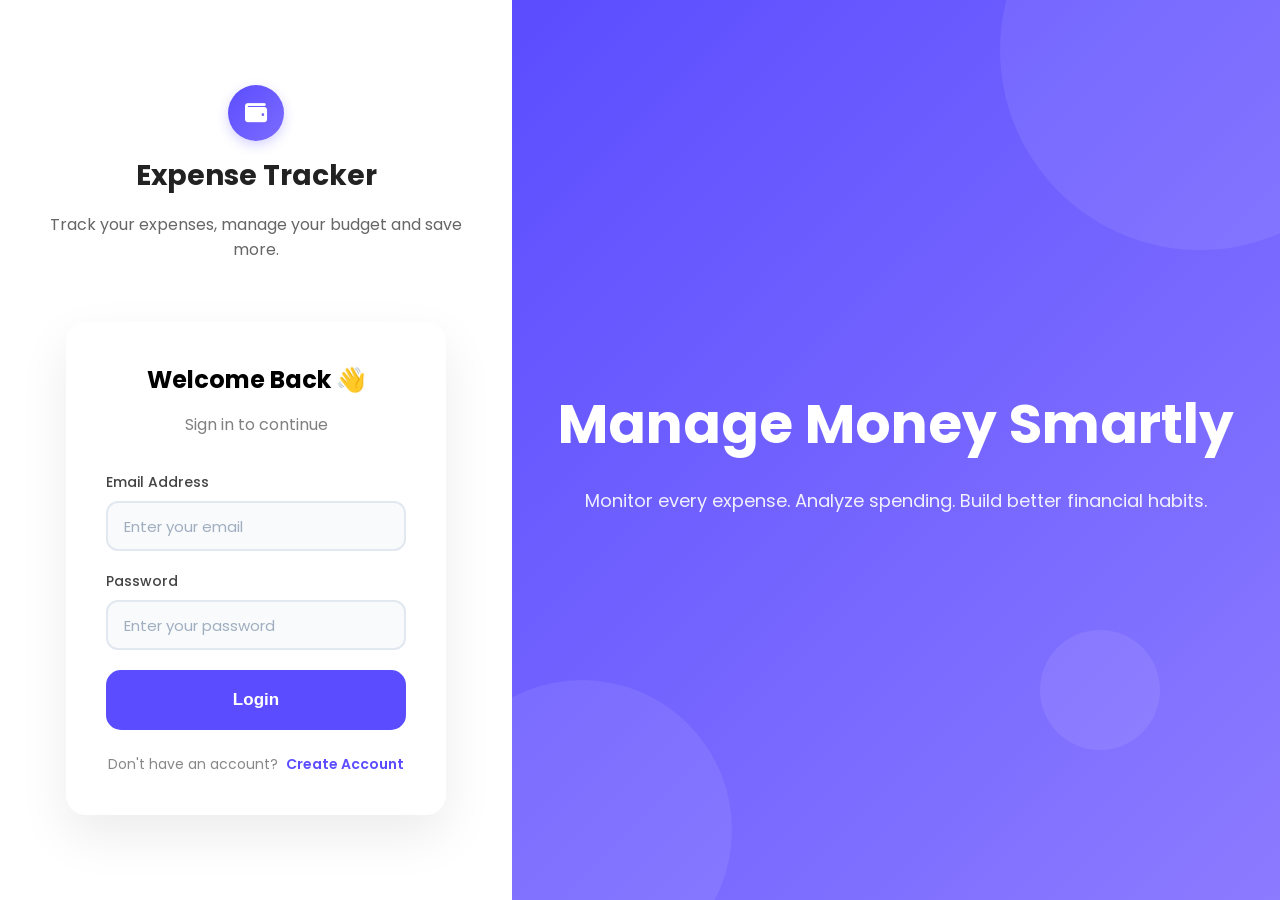
==== frontend/index.html @ 8a33d6e6 "Final Expense Tracker Project" ====
<!DOCTYPE html>
<html lang="en">
<head>
    <meta charset="UTF-8">
    <meta name="viewport" content="width=device-width, initial-scale=1.0">

    <title>Expense Tracker</title>

    <!-- ===== ANTI-FOUC: Login page always uses Light theme ===== -->
    <script>
        (function() {
            // Login page is always Light — never apply dark mode here
        })();
    </script>

    <!-- Google Font -->
    <link rel="preconnect" href="https://fonts.googleapis.com">
    <link rel="preconnect" href="https://fonts.gstatic.com" crossorigin>

    <link href="https://fonts.googleapis.com/css2?family=Poppins:wght@300;400;500;600;700&display=swap" rel="stylesheet">

    <!-- CSS -->
    <link rel="stylesheet" href="css/style.css">
    <link rel="stylesheet" href="css/toast.css">

    <!-- Font Awesome -->
    <link rel="stylesheet"
    href="https://cdnjs.cloudflare.com/ajax/libs/font-awesome/6.7.2/css/all.min.css">

</head>

<body>

<div class="container">

    <!-- Left Side -->

    <div class="left">

        <div class="brand">

            <div class="logo">

                <i class="fa-solid fa-wallet"></i>

            </div>

            <h1>Expense Tracker</h1>

            <p>
                Track your expenses, manage your budget and save more.
            </p>

        </div>

        <div class="login-card">

            <h2>Welcome Back 👋</h2>

            <p>
                Sign in to continue
            </p>

            <form id="loginForm" novalidate autocomplete="on">

                <div class="field">
                    <label for="email">Email Address</label>
                    <input id="email" name="email" type="email" placeholder="Enter your email" />
                </div>

                <div class="field">
                    <label for="password">Password</label>
                    <input id="password" name="password" type="password" placeholder="Enter your password" />
                </div>

                <button id="loginButton" type="submit">Login</button>

                <div class="register-link">
                    <span>Don't have an account?</span>
                    <a href="register.html">Create Account</a>
                </div>

            </form>

        </div>

    </div>

    <!-- Right Side -->

    <div class="right">

        <div class="circle circle1"></div>

        <div class="circle circle2"></div>

        <div class="circle circle3"></div>

        <div class="content">

            <h2>Manage Money Smartly</h2>
            <p>
                Monitor every expense.

                Analyze spending.

                Build better financial habits.

            </p>

        </div>

    </div>

</div>

<script src="js/toast.js"></script>
<script src="js/app.js"></script>
<script src="js/auth.js"></script>

</body>
</html>
---- frontend/css/style.css ----
*{
    margin:0;
    padding:0;
    box-sizing:border-box;
}

body{

    font-family:'Poppins',sans-serif;

    background:#eef2ff;

    height:100vh;

}

.container{

    display:flex;

    width:100%;

    height:100vh;

}

/* LEFT */

.left{

    width:40%;

    background:white;

    display:flex;

    flex-direction:column;

    justify-content:center;

    align-items:center;

    padding:50px;

}

.brand{

    text-align:center;

}

.logo{

    width:56px;

    height:56px;

    border-radius:50%;

    background:linear-gradient(135deg,#5b4dff,#7c6cff);

    color:white;

    display:flex;

    justify-content:center;

    align-items:center;

    font-size:22px;

    margin:0 auto 14px;

    box-shadow:0 4px 12px rgba(91,77,255,0.25);

}

.brand h1{

    font-size:28px;

    color:#222;

    margin-bottom:4px;

}

.brand p{

    margin-top:15px;

    color:#666;

}

.login-card{

    margin-top:60px;

    width:100%;

    max-width:380px;

    padding:40px;

    border-radius:20px;

    background:white;

    box-shadow:0 20px 50px rgba(0,0,0,.08);

}

.login-card h2{

    text-align:center;

}

.login-card p{

    text-align:center;

    color:gray;

    margin:15px 0 35px;

}

/* FORM IMPROVEMENTS */

.field{

    width:100%;

    margin-bottom:20px;

}

.field label{

    display:block;

    font-size:14px;

    font-weight:500;

    color:#444;

    margin-bottom:8px;

}

.field input{

    width:100%;

    height:50px;

    padding:0 16px;

    border:2px solid #e2e8f0;

    border-radius:12px;

    font-size:15px;

    font-family:'Poppins',sans-serif;

    color:#333;

    background:#f8fafc;

    transition:border-color .3s,box-shadow .3s;

    outline:none;

}

.field input:focus{

    border-color:#5b4dff;

    box-shadow:0 0 0 3px rgba(91,77,255,.15);

    background:#fff;

}

.field input::placeholder{

    color:#a0aec0;

}

.register-link{

    text-align:center;

    margin-top:24px;

    font-size:14px;

    color:#888;

}

.register-link a{

    color:#5b4dff;

    font-weight:600;

    text-decoration:none;

    margin-left:4px;

    transition:color .3s;

}

.register-link a:hover{

    color:#4638f0;

    text-decoration:underline;

}

button{

    width:100%;

    height:60px;

    border:none;

    border-radius:15px;

    background:#5b4dff;

    color:white;

    font-size:17px;

    font-weight:600;

    cursor:pointer;

    display:flex;

    justify-content:center;

    align-items:center;

    gap:15px;

    transition:.3s;

}

button:hover{

    background:#4638f0;

    transform:translateY(-2px);

}

button img{

    width:25px;

}

/* RIGHT */

.right{

    width:60%;

    position:relative;

    overflow:hidden;

    background:linear-gradient(135deg,#5b4dff,#8c7bff);

    display:flex;

    justify-content:center;

    align-items:center;

}

.content{

    color:white;

    text-align:center;

    z-index:10;

}

.content h2{

    font-size:55px;

}

.content p{

    margin-top:20px;

    font-size:18px;

    opacity:.9;

    line-height:1.8;

}

.circle{

    position:absolute;

    border-radius:50%;

    background:rgba(255,255,255,.08);

}

.circle1{

    width:400px;

    height:400px;

    top:-150px;

    right:-120px;

}

.circle2{

    width:300px;

    height:300px;

    bottom:-80px;

    left:-80px;

}

.circle3{

    width:120px;

    height:120px;

    right:120px;

    bottom:150px;

}

/* ============================================= */
/* TABLET (768px – 1023px)                      */
/* Keep two-column, proportional resize          */
/* ============================================= */

@media(max-width:1023px){

.left{

    width:50%;

    padding:40px;

}

.right{

    width:50%;

}

.login-card{

    max-width:90%;

    padding:32px;

}

.brand h1{

    font-size:32px;

}

.brand p{

    font-size:14px;

}

.login-card h2{

    font-size:22px;

}

.content h2{

    font-size:36px;

}

.content p{

    font-size:16px;

}

.circle1{

    width:300px;

    height:300px;

    top:-100px;

    right:-80px;

}

.circle2{

    width:220px;

    height:220px;

    bottom:-60px;

    left:-60px;

}

.circle3{

    width:100px;

    height:100px;

    right:80px;

    bottom:120px;

}

}

/* ============================================= */
/* MOBILE (320px – 767px)                        */
/* Single column, form first, illustration below */
/* ============================================= */

@media(max-width:767px){

body{

    overflow-x:hidden;

}

.container{

    flex-direction:column;

}

.left{

    width:100%;

    padding:30px 20px;

    order:1;

}

.right{

    width:100%;

    min-height:300px;

    padding:40px 20px;

    order:2;

    display:flex;

}

.login-card{

    max-width:100%;

    padding:30px 20px;

}

.brand h1{

    font-size:26px;

}

.brand p{

    font-size:13px;

}

.login-card h2{

    font-size:20px;

}

.login-card p{

    font-size:14px;

}

.login-card input{

    width:100%;

}

.login-card button{

    width:100%;

}

.field{

    width:100%;

}

.field input{

    width:100%;

}

.content h2{

    font-size:28px;

}

.content p{

    font-size:14px;

}

.circle1{

    width:200px;

    height:200px;

    top:-80px;

    right:-60px;

}

.circle2{

    width:160px;

    height:160px;

    bottom:-50px;

    left:-50px;

}

.circle3{

    width:80px;

    height:80px;

    right:60px;

    bottom:100px;

}

}
---- frontend/css/toast.css ----
/* =============================
   Toast Notification Styles
   ============================= */

.toast-container {
    position: fixed;
    top: 24px;
    right: 24px;
    z-index: 99999;
    display: flex;
    flex-direction: column;
    gap: 10px;
    pointer-events: none;
    max-width: 400px;
    width: 100%;
}

.toast {
    display: flex;
    align-items: center;
    gap: 12px;
    padding: 14px 18px;
    border-radius: 12px;
    background: var(--card, #FFFFFF);
    box-shadow: 0 10px 40px rgba(0, 0, 0, 0.15);
    border: 1px solid var(--border, #E5E7EB);
    pointer-events: auto;
    animation: toastSlideIn 0.35s cubic-bezier(0.16, 1, 0.3, 1);
    transition: opacity 0.3s ease, transform 0.3s ease;
    position: relative;
    overflow: hidden;
}

.toast.toast-leaving {
    animation: toastSlideOut 0.3s ease forwards;
}

.toast-icon {
    width: 28px;
    height: 28px;
    border-radius: 50%;
    display: flex;
    align-items: center;
    justify-content: center;
    font-size: 13px;
    flex-shrink: 0;
    color: #fff;
}

.toast-message {
    flex: 1;
    font-size: 14px;
    font-weight: 500;
    color: var(--text-primary, #111827);
    line-height: 1.4;
}

.toast-close {
    width: 24px;
    height: 24px;
    border: none;
    background: none;
    cursor: pointer;
    font-size: 16px;
    color: var(--text-secondary, #6B7280);
    display: flex;
    align-items: center;
    justify-content: center;
    border-radius: 6px;
    flex-shrink: 0;
    transition: background 0.2s;
}

.toast-close:hover {
    background: var(--hover-bg, #F3F4F6);
}

/* Toast Variants */
.toast-success .toast-icon {
    background: #22C55E;
}

.toast-error .toast-icon {
    background: #EF4444;
}

.toast-warning .toast-icon {
    background: #F59E0B;
}

.toast-info .toast-icon {
    background: #3B82F6;
}

.toast-success {
    border-left: 4px solid #22C55E;
}

.toast-error {
    border-left: 4px solid #EF4444;
}

.toast-warning {
    border-left: 4px solid #F59E0B;
}

.toast-info {
    border-left: 4px solid #3B82F6;
}

/* Progress bar */
.toast-progress {
    position: absolute;
    bottom: 0;
    left: 0;
    height: 3px;
    border-radius: 0 0 12px 12px;
    animation: toastProgress 3s linear forwards;
}

.toast-success .toast-progress {
    background: #22C55E;
}

.toast-error .toast-progress {
    background: #EF4444;
}

.toast-warning .toast-progress {
    background: #F59E0B;
}

.toast-info .toast-progress {
    background: #3B82F6;
}

/* Animations */
@keyframes toastSlideIn {
    from {
        opacity: 0;
        transform: translateX(100%) scale(0.9);
    }
    to {
        opacity: 1;
        transform: translateX(0) scale(1);
    }
}

@keyframes toastSlideOut {
    from {
        opacity: 1;
        transform: translateX(0) scale(1);
    }
    to {
        opacity: 0;
        transform: translateX(100%) scale(0.9);
    }
}

@keyframes toastProgress {
    from {
        width: 100%;
    }
    to {
        width: 0%;
    }
}

/* Dark Mode */
body.dark-mode .toast {
    background: #1F2937;
    border-color: #374151;
}

body.dark-mode .toast-message {
    color: #FFFFFF;
}

body.dark-mode .toast-close {
    color: #D1D5DB;
}

body.dark-mode .toast-close:hover {
    background: rgba(255, 255, 255, 0.08);
}

/* Responsive */
@media (max-width: 576px) {
    .toast-container {
        top: 16px;
        right: 16px;
        left: 16px;
        max-width: none;
    }

    .toast {
        padding: 12px 14px;
    }

    .toast-message {
        font-size: 13px;
    }
}
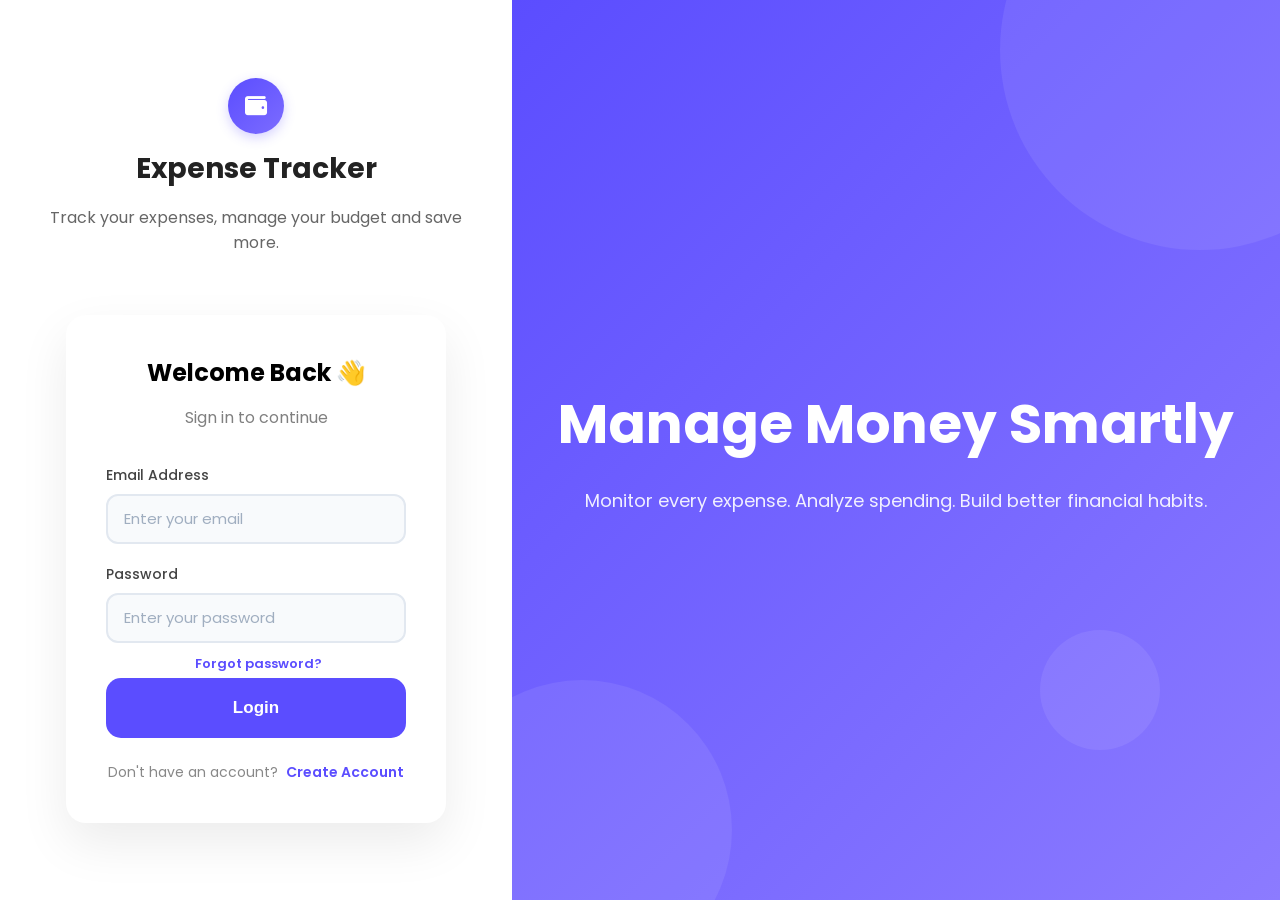
==== commit 98c18817: "Final optimization and production polish for Expense Tracker" ====
--- a/frontend/index.html
+++ b/frontend/index.html
@@ -73,6 +73,10 @@
                     <input id="password" name="password" type="password" placeholder="Enter your password" />
                 </div>
 
+                <div class="register-link" style="justify-content:flex-end; margin-top:-10px; margin-bottom:4px;">
+                    <a href="forgot-password.html" style="font-size:13px;">Forgot password?</a>
+                </div>
+
                 <button id="loginButton" type="submit">Login</button>
 
                 <div class="register-link">
@@ -114,9 +118,10 @@
 
 </div>
 
-<script src="js/toast.js"></script>
-<script src="js/app.js"></script>
-<script src="js/auth.js"></script>
+    <script src="js/toast.js"></script>
+    <script src="js/utils.js"></script>
+    <script src="js/app.js"></script>
+    <script src="js/auth.js"></script>
 
 </body>
 </html>
--- a/frontend/css/style.css
+++ b/frontend/css/style.css
@@ -274,6 +274,42 @@
 
 }
 
+button:disabled{
+
+    opacity:.7;
+
+    cursor:not-allowed;
+
+    transform:none !important;
+
+}
+
+.button-spinner{
+
+    width:18px;
+
+    height:18px;
+
+    border:2px solid rgba(255,255,255,.35);
+
+    border-top-color:#fff;
+
+    border-radius:50%;
+
+    display:inline-block;
+
+    animation:buttonSpinner .7s linear infinite;
+
+    flex-shrink:0;
+
+}
+
+@keyframes buttonSpinner{
+
+    to{ transform:rotate(360deg); }
+
+}
+
 /* RIGHT */
 
 .right{
